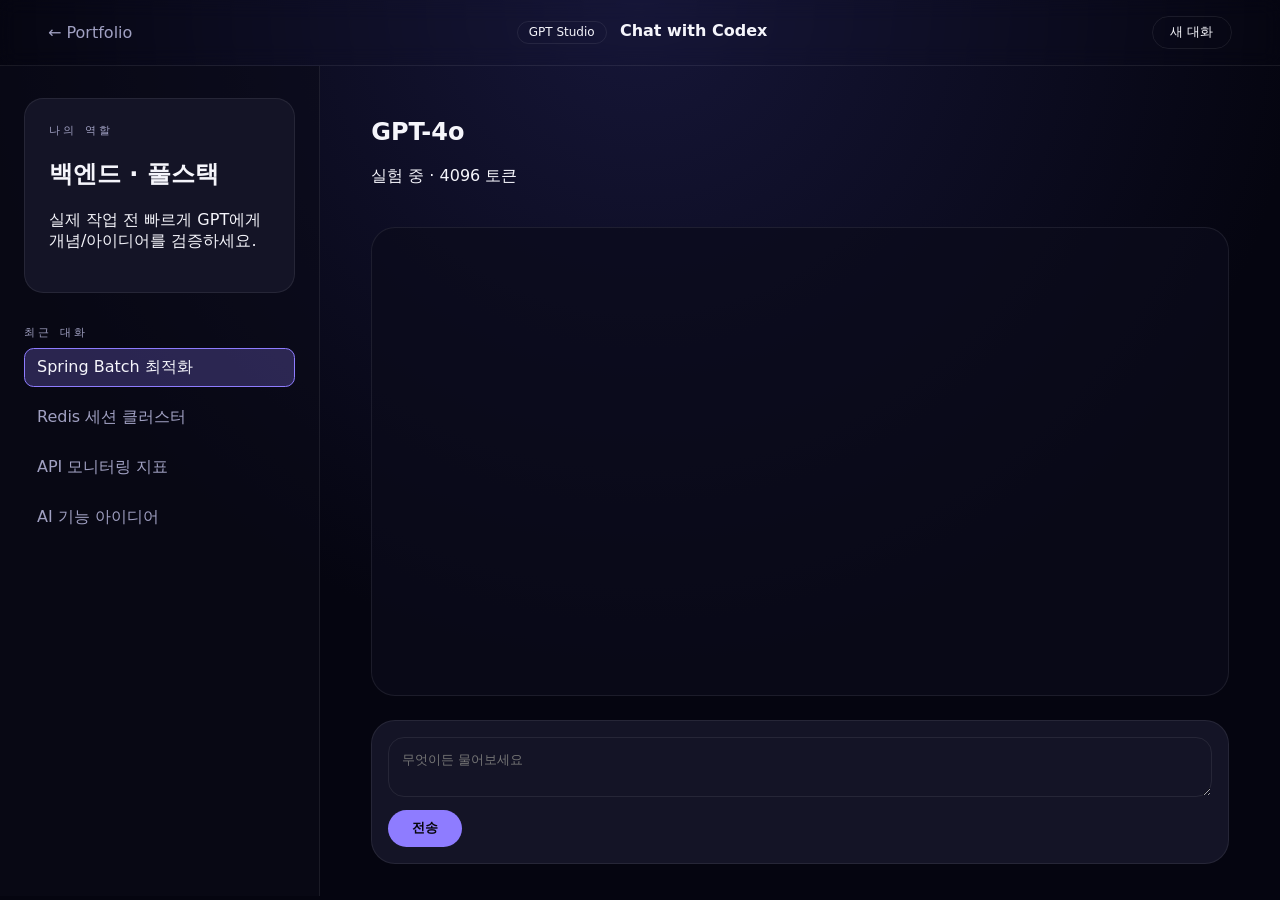
==== gpt.html @ 967a8294 "gpt 추가 api 연결" ====
<!DOCTYPE html>
<html lang="ko">
  <head>
    <meta charset="UTF-8" />
    <meta name="viewport" content="width=device-width, initial-scale=1.0" />
    <title>GPT Studio | Chat UI</title>
    <link rel="stylesheet" href="gpt.css" />
  </head>
  <body class="gpt-body">
    <header class="app-header">
      <a class="app-header__brand" href="index.html">← Portfolio</a>
      <div>
        <span class="app-header__tag">GPT Studio</span>
        <strong>Chat with Codex</strong>
      </div>
      <button class="app-header__cta" type="button">새 대화</button>
    </header>

    <main class="chat-app">
      <aside class="chat-sidebar">
        <div class="chat-sidebar__profile">
          <div>
            <p class="chat-sidebar__eyebrow">나의 역할</p>
            <h2>백엔드 · 풀스택</h2>
            <p>실제 작업 전 빠르게 GPT에게 개념/아이디어를 검증하세요.</p>
          </div>
        </div>
        <div class="chat-sidebar__threads">
          <p class="chat-sidebar__eyebrow">최근 대화</p>
          <ul>
            <li class="is-active">Spring Batch 최적화</li>
            <li>Redis 세션 클러스터</li>
            <li>API 모니터링 지표</li>
            <li>AI 기능 아이디어</li>
          </ul>
        </div>
      </aside>

      <section class="chat-main" aria-live="polite">
        <header class="chat-main__header">
          <div>
            <h1>GPT-4o</h1>
            <p>실험 중 · 4096 토큰</p>
          </div>
          <!-- <div class="model-select">
            <label for="model">Model</label>
            <select id="model">
              <option value="gpt-4o">GPT-4o</option>
              <option value="gpt-4o-mini">GPT-4o mini</option>
              <option value="o1-preview">o1-preview</option>
            </select>
          </div> -->
        </header>

        <div class="chat-stream" id="chatStream">
          
        </div>

        <form class="chat-composer" id="chatForm">
          <label class="sr-only" for="prompt">프롬프트</label>
          <textarea id="prompt" name="prompt" rows="2" placeholder="무엇이든 물어보세요"></textarea>
          <div class="chat-composer__actions">
            <!-- <button type="button" id="attachBtn">파일 첨부</button> -->
            <button class="btn" type="submit">전송</button>
          </div>
        </form>
      </section>
    </main>

    <script src="gpt.js"></script>
  </body>
</html>
---- gpt.css ----
:root {
  --bg: #03030a;
  --bg-panel: #0c0c18;
  --surface: #141426;
  --border: rgba(255, 255, 255, 0.08);
  --text: #f5f5fb;
  --muted: #a0a0c2;
  --primary: #8e7cff;
  --primary-soft: rgba(142, 124, 255, 0.25);
}

* {
  box-sizing: border-box;
}

body,
textarea,
button,
select {
  font-family: 'Space Grotesk', system-ui, -apple-system, BlinkMacSystemFont,
    'Segoe UI', sans-serif;
}

.gpt-body {
  margin: 0;
  min-height: 100vh;
  background: radial-gradient(circle at top, #161638, #050510 60%);
  color: var(--text);
  display: flex;
  flex-direction: column;
}

.app-header {
  display: flex;
  justify-content: space-between;
  align-items: center;
  padding: 1rem clamp(1rem, 4vw, 3rem);
  border-bottom: 1px solid var(--border);
  backdrop-filter: blur(10px);
}

.app-header__brand {
  color: var(--muted);
  text-decoration: none;
}

.app-header__tag {
  display: inline-block;
  padding: 0.2rem 0.7rem;
  border-radius: 999px;
  border: 1px solid var(--border);
  font-size: 0.75rem;
  margin-right: 0.5rem;
}

.app-header__cta {
  border-radius: 999px;
  border: 1px solid var(--border);
  background: transparent;
  color: var(--text);
  padding: 0.4rem 1.1rem;
  cursor: pointer;
}

.chat-app {
  display: grid;
  grid-template-columns: minmax(240px, 320px) 1fr;
  min-height: calc(100vh - 70px);
}

.chat-sidebar {
  border-right: 1px solid var(--border);
  padding: 2rem 1.5rem;
  background: rgba(10, 10, 24, 0.6);
  display: flex;
  flex-direction: column;
  gap: 2rem;
}

.chat-sidebar__eyebrow {
  text-transform: uppercase;
  letter-spacing: 0.3em;
  font-size: 0.7rem;
  color: var(--muted);
  margin: 0 0 0.5rem;
}

.chat-sidebar__profile {
  border: 1px solid var(--border);
  border-radius: 1.2rem;
  padding: 1.5rem;
  background: var(--surface);
}

.chat-sidebar__threads ul {
  list-style: none;
  padding: 0;
  margin: 0;
  display: flex;
  flex-direction: column;
  gap: 0.7rem;
}

.chat-sidebar__threads li {
  padding: 0.5rem 0.75rem;
  border-radius: 0.6rem;
  border: 1px solid transparent;
  color: var(--muted);
}

.chat-sidebar__threads li.is-active {
  border-color: var(--primary);
  background: var(--primary-soft);
  color: var(--text);
}

.chat-main {
  display: flex;
  flex-direction: column;
  padding: 2rem clamp(1.5rem, 4vw, 4rem);
  gap: 1.5rem;
}

.chat-main__header {
  display: flex;
  justify-content: space-between;
  gap: 1rem;
  align-items: center;
}

.model-select label {
  display: block;
  font-size: 0.75rem;
  color: var(--muted);
  margin-bottom: 0.25rem;
}

.model-select select {
  width: 160px;
  padding: 0.45rem 0.8rem;
  border-radius: 0.7rem;
  border: 1px solid var(--border);
  background: var(--bg-panel);
  color: var(--text);
}

.chat-stream {
  flex: 1;
  border: 1px solid var(--border);
  border-radius: 1.5rem;
  background: rgba(12, 12, 28, 0.7);
  padding: 1.5rem;
  display: flex;
  flex-direction: column;
  gap: 1.5rem;
  overflow-y: auto;
}

.message {
  display: grid;
  grid-template-columns: auto 1fr;
  gap: 1rem;
}

.message__avatar {
  width: 44px;
  height: 44px;
  border-radius: 999px;
  display: flex;
  align-items: center;
  justify-content: center;
  font-weight: 700;
  background: var(--surface);
}

.message--bot .message__avatar {
  background: var(--primary-soft);
  color: var(--primary);
}

.message__body {
  border: 1px solid var(--border);
  border-radius: 1rem;
  padding: 1rem;
  background: var(--bg-panel);
}

.message__meta {
  display: flex;
  justify-content: space-between;
  font-size: 0.85rem;
  color: var(--muted);
  margin-bottom: 0.4rem;
}

.message__actions {
  margin-top: 0.8rem;
  display: flex;
  gap: 0.5rem;
}

.message__actions button {
  border-radius: 999px;
  border: 1px solid var(--border);
  padding: 0.35rem 0.9rem;
  background: transparent;
  color: var(--text);
  cursor: pointer;
}

.chat-composer {
  border: 1px solid var(--border);
  border-radius: 1.5rem;
  padding: 1rem;
  background: var(--surface);
  display: flex;
  flex-direction: column;
  gap: 0.8rem;
}

.chat-composer textarea {
  width: 100%;
  resize: vertical;
  min-height: 60px;
  border: 1px solid var(--border);
  border-radius: 1rem;
  padding: 0.8rem;
  background: transparent;
  color: var(--text);
}

.chat-composer__actions {
  display: flex;
  justify-content: space-between;
  align-items: center;
}

#attachBtn {
  border: none;
  background: transparent;
  color: var(--muted);
  cursor: pointer;
}

.btn {
  border: none;
  border-radius: 999px;
  padding: 0.6rem 1.5rem;
  background: var(--primary);
  color: #06060a;
  font-weight: 600;
  cursor: pointer;
}

.sr-only {
  position: absolute;
  width: 1px;
  height: 1px;
  padding: 0;
  margin: -1px;
  overflow: hidden;
  clip: rect(0, 0, 0, 0);
  border: 0;
}

@media (max-width: 960px) {
  .chat-app {
    grid-template-columns: 1fr;
  }

  .chat-sidebar {
    flex-direction: row;
    overflow-x: auto;
  }
}
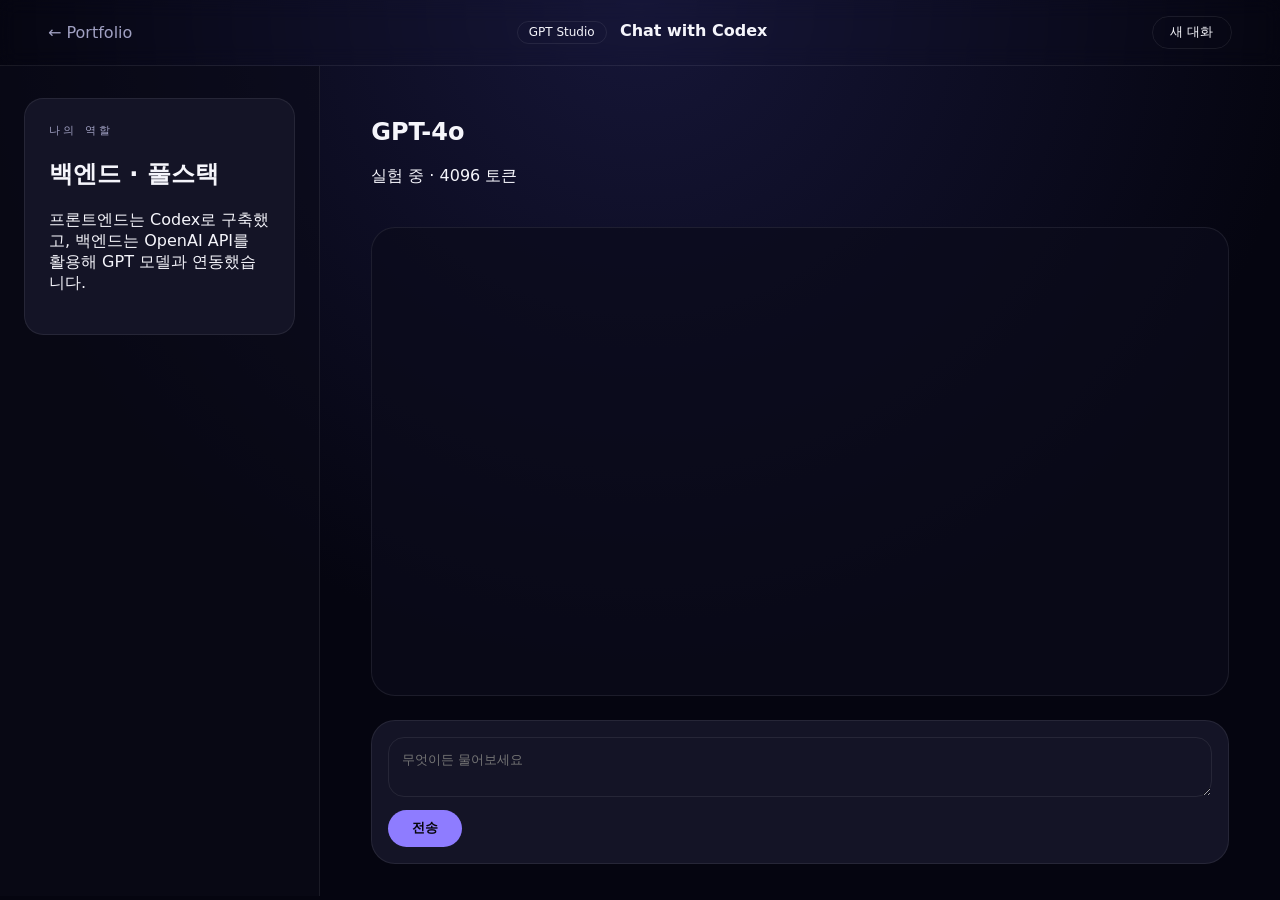
==== commit 25395c6e: "gpt css , html 추가함" ====
--- a/gpt.html
+++ b/gpt.html
@@ -13,7 +13,7 @@
         <span class="app-header__tag">GPT Studio</span>
         <strong>Chat with Codex</strong>
       </div>
-      <button class="app-header__cta" type="button">새 대화</button>
+      <button class="app-header__cta" type="button" id="resetChat">새 대화</button>
     </header>
 
     <main class="chat-app">
@@ -22,10 +22,12 @@
           <div>
             <p class="chat-sidebar__eyebrow">나의 역할</p>
             <h2>백엔드 · 풀스택</h2>
-            <p>실제 작업 전 빠르게 GPT에게 개념/아이디어를 검증하세요.</p>
+            <p>
+              프론트엔드는 Codex로 구축했고, 백엔드는 OpenAI API를 활용해 GPT 모델과 연동했습니다.
+            </p>
           </div>
         </div>
-        <div class="chat-sidebar__threads">
+        <!-- <div class="chat-sidebar__threads">
           <p class="chat-sidebar__eyebrow">최근 대화</p>
           <ul>
             <li class="is-active">Spring Batch 최적화</li>
@@ -33,7 +35,7 @@
             <li>API 모니터링 지표</li>
             <li>AI 기능 아이디어</li>
           </ul>
-        </div>
+        </div> -->
       </aside>
 
       <section class="chat-main" aria-live="polite">
--- a/gpt.css
+++ b/gpt.css
@@ -119,6 +119,8 @@
   flex-direction: column;
   padding: 2rem clamp(1.5rem, 4vw, 4rem);
   gap: 1.5rem;
+  height: calc(100vh - 70px);
+  min-height: 0;
 }
 
 .chat-main__header {
@@ -154,6 +156,7 @@
   flex-direction: column;
   gap: 1.5rem;
   overflow-y: auto;
+  min-height: 0;
 }
 
 .message {
